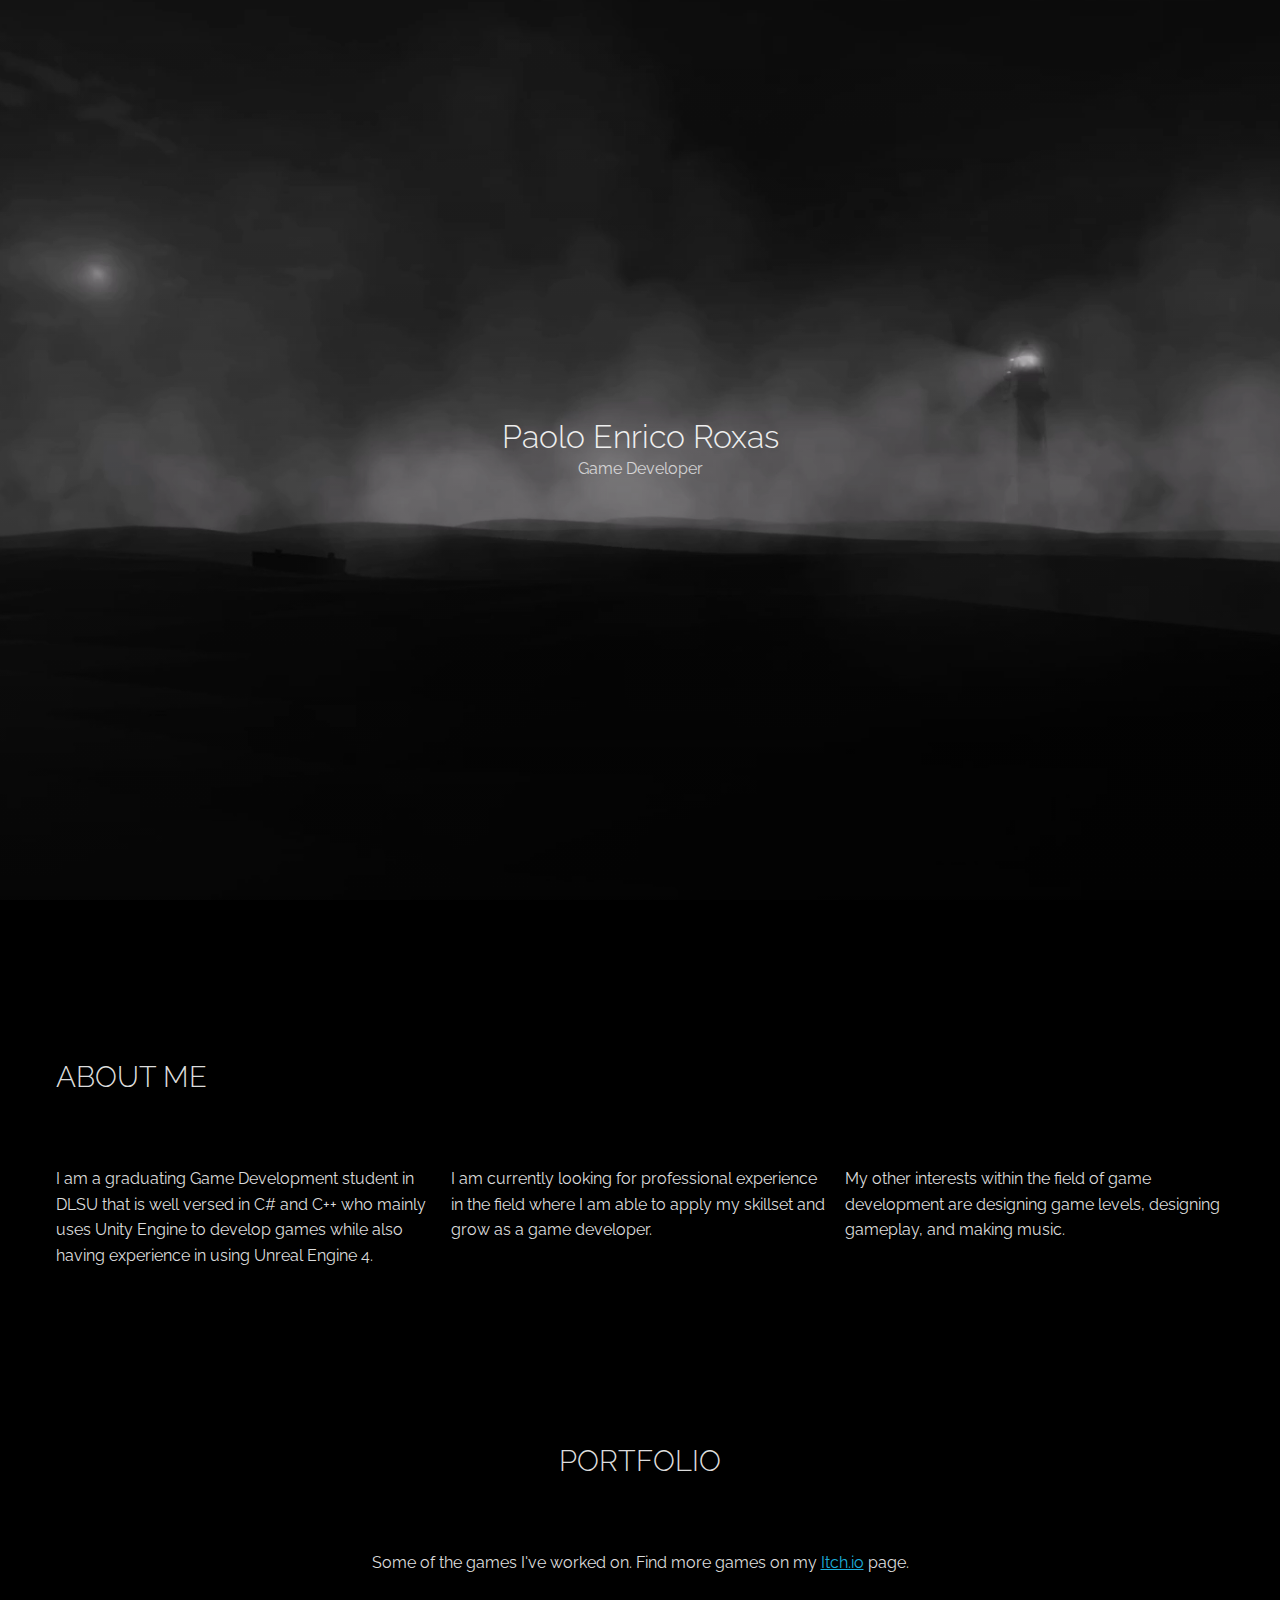
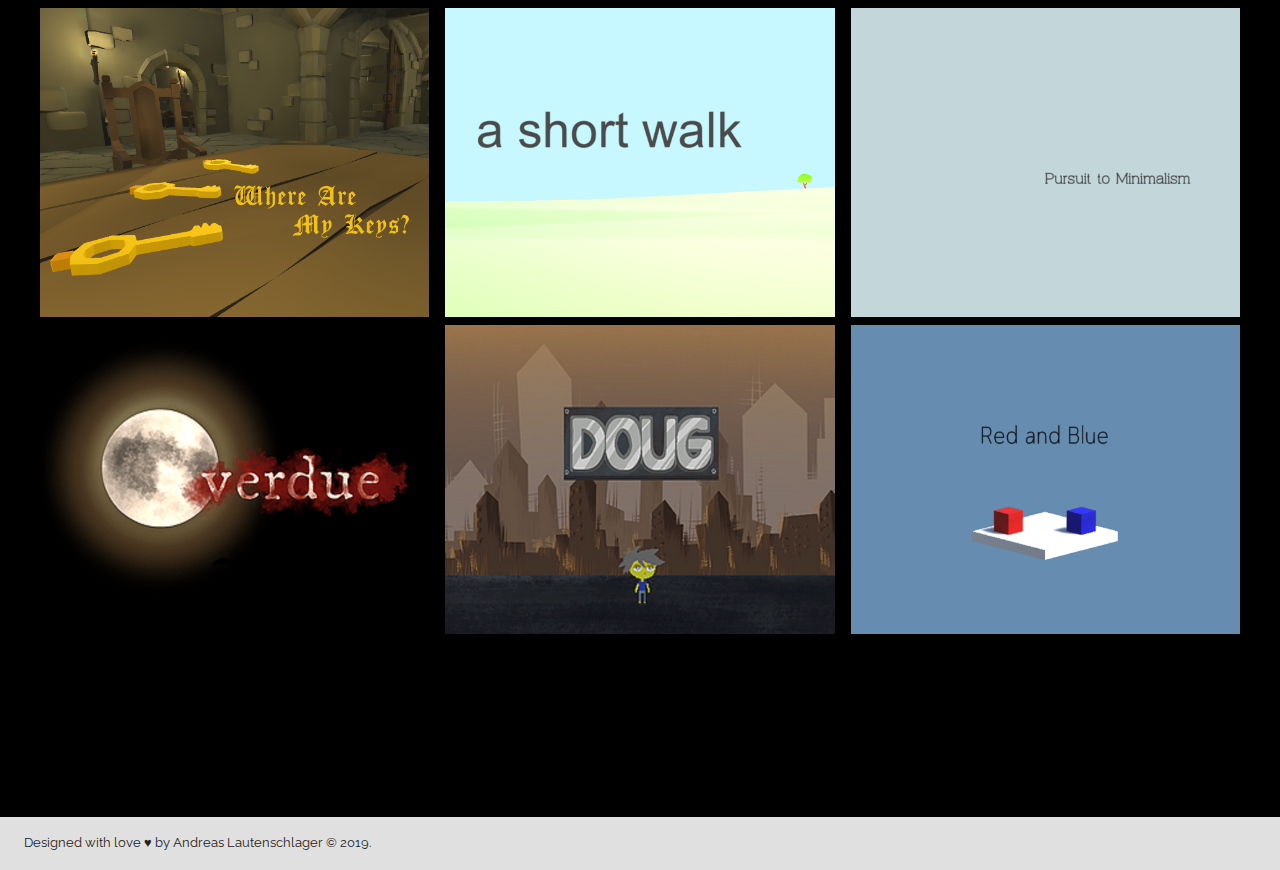
==== index.html @ fd2495c1 "Update index.html" ====
<!DOCTYPE html>
<html lang="de-DE" prefix="og: http://ogp.me/ns#">
    <meta charset="UTF-8">
    <title>Paolo Enrico Roxas | Game Developer</title>
    <meta name="description" content="Portfolio of Paolo Enrico Roxas">
    <meta content="https://raw.githubusercontent.com/RandomPaks/randompaks.github.io/main/img/Dark%20Sea.png" property="og:image">

    <link rel="author" href="https://lautenschlager.de" />
    <link rel="icon" type="image/png" sizes="32x32" href="img/icon.png">
    <link rel="stylesheet" type="text/css" href="css/normalize.min.css" media="all" />
    <link href="https://fonts.googleapis.com/css?family=Raleway&display=swap" rel="stylesheet">
    <link rel="stylesheet" type="text/css" href="css/flexboxgrid.css" media="all" />
    <link rel="stylesheet" type="text/css" href="css/theme.css" media="all" />
<meta name="viewport" content="width=device-width, initial-scale=1.0" />
</head>
<body style="background-color:black">
    <header class="fade-in">
        <div class="navigation-bar flex middle-xs">
            <nav class="end-xs">
                <ul>
                    <li><a href="#about-us">About me</a></li>
                    <li><a href="#portfolio">Portfolio</a></li>
                </ul>
            </nav>
        </div>
        <div class="hero flex middle-xs" style="background-image: linear-gradient(rgba(0, 0, 0, 0), rgba(0, 0, 0, 0.5)), url('img/Dark Sea.png');
    }">
    <div class="hero-text">
        <h1>Paolo Enrico Roxas</h1>
        <p>Game Developer</p>
    </div>
</div>
</header>
<div class="wrapper">
    <main>
        <section class="intro" id="about-us">
            <div class="container">
                <div class="row">
                    <div class="col-md">
                        <h2 class="section-title">About Me</h2>
                    </div>
                </div>
                <div class="row margin-bottom ">
                    <div class="col-md">
                        <p class="highlight">I am a graduating Game Development student in DLSU that is well versed in C# and C++ who mainly uses Unity Engine to develop games while also having experience in using Unreal Engine 4.</p>
                    </div>
                    <div class="col-md">
                        <p class="highlight">I am currently looking for professional experience in the field where I am able to apply my skillset and grow as a game developer.</p>
                    </div>
                    <div class="col-md">
                        <p class="highlight">My other interests within the field of game development are designing game levels, designing gameplay, and making music.</p>
                    </div>
                </div>
            </div>
        </section>
        <section class="portfolio" id="portfolio">
            <div class="container">
                <div class="row center-xs">
                    <div class="col-md">
                        <h2 class="section-title">Portfolio</h2>
                        <p class="highlight">Some of the games I've worked on. Find more games on my <a href="https://paksuuu.itch.io">Itch.io</a> page.</p>
                        
                    </div>
                </div>
            </div>
            <div class="padding-small">
                <div class="row margin-bottom-small">
                    <div class="col-md-4">
                        <div class="hover-outer-box">
                            <a href="https://paksuuu.itch.io/where-are-my-keys">
                            <img src="img/Where Are My Keys.PNG">
                            <div class="hover-inner-box">
                                <div class="hover-content">
                                    <p>i'm late but where the f*** are my keys!?!?</p>
                                </div>
                            </div>
                            </a>
                        </div>
                    </div>
                    <div class="col-md-4">
                        <div class="hover-outer-box">
                            <a href="https://paksuuu.itch.io/a-short-walk">
                            <img src="img/a short walk.png">
                            <div class="hover-inner-box">
                                <div class="hover-content">
                                    <p>ȧ̸̩ ̴̺̃g̷̢͌á̵̭m̵̱̽e̸̲̕ ̵͉̑w̷̻͠ḣ̷ͅe̸̦͛r̶̘̎e̶̪͆ ̶̜̇y̵̧̎o̷̫̒ú̷̧ ̶̬͌w̶̬̅a̸̬͌l̵͈̓k̵̛̤</p>
                                </div>
                            </div>
                            </a>
                        </div>
                    </div>
                    <div class="col-md-4">
                        <div class="hover-outer-box">
                            <a href="https://paksuuu.itch.io/pursuit-to-minimalism">
                            <img src="img/Pursuit to Minimalism.PNG">
                            <div class="hover-inner-box">
                                <div class="hover-content">
                                    <p>this room does not spark joy</p>
                                </div>
                            </div>
                            </a>
                        </div>
                    </div>
                </div>
                <div class="row margin-bottom-small">
                    <div class="col-md-4">
                        <div class="hover-outer-box">
                            <a href="https://claw.itch.io/overdue">
                            <img src="img/overdue.png">
                            <div class="hover-inner-box">
                                <div class="hover-content">
                                    <p>first person survival horror game</p>
                                </div>
                            </div>
                            </a>
                        </div>
                    </div>
                    <div class="col-md-4">
                        <div class="hover-outer-box">
                            <a href="https://paksuuu.itch.io/doug">
                            <img src="img/Doug.png">
                            <div class="hover-inner-box">
                                <div class="hover-content">
                                    <p>i need to go home</p>
                                </div>
                            </div>
                            </a>
                        </div>
                    </div>
                    <div class="col-md-4">
                        <div class="hover-outer-box">
                            <a href="https://paksuuu.itch.io/red-and-blue">
                            <img src="img/Red and Blue.PNG">
                            <div class="hover-inner-box">
                                <div class="hover-content">
                                    <p>the impossible puzzle platformer</p>
                                </div>
                            </div>
                            </a>
                        </div>
                    </div>
                </div>
            </section>
        </main>
    </div>

    <div class="row secondary-footer">
        <div class="col-md">
         <p>Designed with love ♥ by Andreas Lautenschlager © 2019.</p>                
     </div>
 </div>
 <script src="https://cdn.polyfill.io/v2/polyfill.min.js?callback=polyfillsAreLoaded" defer></script>
 <script src="https://ajax.googleapis.com/ajax/libs/jquery/3.4.1/jquery.min.js"></script>
 <script src="js/script.js" defer></script>
</body>
</html>
---- css/flexboxgrid.css ----
.container-fluid,
.container {
  margin-right: auto;
  margin-left: auto;
}

.container-fluid {
  padding-right: 2rem;
  padding-left: 2rem;
}

.row {
  box-sizing: border-box;
  display: -webkit-box;
  display: -ms-flexbox;
  display: flex;
  -webkit-box-flex: 0;
  -ms-flex: 0 1 auto;
  flex: 0 1 auto;
  -webkit-box-orient: horizontal;
  -webkit-box-direction: normal;
  -ms-flex-direction: row;
  flex-direction: row;
  -ms-flex-wrap: wrap;
  flex-wrap: wrap;
  margin-right: -0.5rem;
  margin-left: -0.5rem;
}

.row.reverse {
  -webkit-box-orient: horizontal;
  -webkit-box-direction: reverse;
  -ms-flex-direction: row-reverse;
  flex-direction: row-reverse;
}

.col.reverse {
  -webkit-box-orient: vertical;
  -webkit-box-direction: reverse;
  -ms-flex-direction: column-reverse;
  flex-direction: column-reverse;
}

.col-xs,
.col-xs-1,
.col-xs-2,
.col-xs-3,
.col-xs-4,
.col-xs-5,
.col-xs-6,
.col-xs-7,
.col-xs-8,
.col-xs-9,
.col-xs-10,
.col-xs-11,
.col-xs-12,
.col-xs-offset-0,
.col-xs-offset-1,
.col-xs-offset-2,
.col-xs-offset-3,
.col-xs-offset-4,
.col-xs-offset-5,
.col-xs-offset-6,
.col-xs-offset-7,
.col-xs-offset-8,
.col-xs-offset-9,
.col-xs-offset-10,
.col-xs-offset-11,
.col-xs-offset-12 {
  box-sizing: border-box;
  -webkit-box-flex: 0;
  -ms-flex: 0 0 auto;
  flex: 0 0 auto;
  padding-right: 0.5rem;
  padding-left: 0.5rem;
}

.col-xs {
  -webkit-box-flex: 1;
  -ms-flex-positive: 1;
  flex-grow: 1;
  -ms-flex-preferred-size: 0;
  flex-basis: 0;
  max-width: 100%;
}

.col-xs-1 {
  -ms-flex-preferred-size: 8.33333333%;
  flex-basis: 8.33333333%;
  max-width: 8.33333333%;
}

.col-xs-2 {
  -ms-flex-preferred-size: 16.66666667%;
  flex-basis: 16.66666667%;
  max-width: 16.66666667%;
}

.col-xs-3 {
  -ms-flex-preferred-size: 25%;
  flex-basis: 25%;
  max-width: 25%;
}

.col-xs-4 {
  -ms-flex-preferred-size: 33.33333333%;
  flex-basis: 33.33333333%;
  max-width: 33.33333333%;
}

.col-xs-5 {
  -ms-flex-preferred-size: 41.66666667%;
  flex-basis: 41.66666667%;
  max-width: 41.66666667%;
}

.col-xs-6 {
  -ms-flex-preferred-size: 50%;
  flex-basis: 50%;
  max-width: 50%;
}

.col-xs-7 {
  -ms-flex-preferred-size: 58.33333333%;
  flex-basis: 58.33333333%;
  max-width: 58.33333333%;
}

.col-xs-8 {
  -ms-flex-preferred-size: 66.66666667%;
  flex-basis: 66.66666667%;
  max-width: 66.66666667%;
}

.col-xs-9 {
  -ms-flex-preferred-size: 75%;
  flex-basis: 75%;
  max-width: 75%;
}

.col-xs-10 {
  -ms-flex-preferred-size: 83.33333333%;
  flex-basis: 83.33333333%;
  max-width: 83.33333333%;
}

.col-xs-11 {
  -ms-flex-preferred-size: 91.66666667%;
  flex-basis: 91.66666667%;
  max-width: 91.66666667%;
}

.col-xs-12 {
  -ms-flex-preferred-size: 100%;
  flex-basis: 100%;
  max-width: 100%;
}

.col-xs-offset-0 {
  margin-left: 0;
}

.col-xs-offset-1 {
  margin-left: 8.33333333%;
}

.col-xs-offset-2 {
  margin-left: 16.66666667%;
}

.col-xs-offset-3 {
  margin-left: 25%;
}

.col-xs-offset-4 {
  margin-left: 33.33333333%;
}

.col-xs-offset-5 {
  margin-left: 41.66666667%;
}

.col-xs-offset-6 {
  margin-left: 50%;
}

.col-xs-offset-7 {
  margin-left: 58.33333333%;
}

.col-xs-offset-8 {
  margin-left: 66.66666667%;
}

.col-xs-offset-9 {
  margin-left: 75%;
}

.col-xs-offset-10 {
  margin-left: 83.33333333%;
}

.col-xs-offset-11 {
  margin-left: 91.66666667%;
}

.start-xs {
  -webkit-box-pack: start;
  -ms-flex-pack: start;
  justify-content: flex-start;
  text-align: start;
}

.center-xs {
  -webkit-box-pack: center;
  -ms-flex-pack: center;
  justify-content: center;
  text-align: center;
}

.end-xs {
  -webkit-box-pack: end;
  -ms-flex-pack: end;
  justify-content: flex-end;
  text-align: end;
}

.top-xs {
  -webkit-box-align: start;
  -ms-flex-align: start;
  align-items: flex-start;
}

.middle-xs {
  -webkit-box-align: center;
  -ms-flex-align: center;
  align-items: center;
}

.bottom-xs {
  -webkit-box-align: end;
  -ms-flex-align: end;
  align-items: flex-end;
}

.around-xs {
  -ms-flex-pack: distribute;
  justify-content: space-around;
}

.between-xs {
  -webkit-box-pack: justify;
  -ms-flex-pack: justify;
  justify-content: space-between;
}

.first-xs {
  -webkit-box-ordinal-group: 0;
  -ms-flex-order: -1;
  order: -1;
}

.last-xs {
  -webkit-box-ordinal-group: 2;
  -ms-flex-order: 1;
  order: 1;
}

@media only screen and (min-width: 48em) {
  .container {
    width: 49rem;
  }

  .col-sm,
  .col-sm-1,
  .col-sm-2,
  .col-sm-3,
  .col-sm-4,
  .col-sm-5,
  .col-sm-6,
  .col-sm-7,
  .col-sm-8,
  .col-sm-9,
  .col-sm-10,
  .col-sm-11,
  .col-sm-12,
  .col-sm-offset-0,
  .col-sm-offset-1,
  .col-sm-offset-2,
  .col-sm-offset-3,
  .col-sm-offset-4,
  .col-sm-offset-5,
  .col-sm-offset-6,
  .col-sm-offset-7,
  .col-sm-offset-8,
  .col-sm-offset-9,
  .col-sm-offset-10,
  .col-sm-offset-11,
  .col-sm-offset-12 {
    box-sizing: border-box;
    -webkit-box-flex: 0;
    -ms-flex: 0 0 auto;
    flex: 0 0 auto;
    padding-right: 0.5rem;
    padding-left: 0.5rem;
  }

  .col-sm {
    -webkit-box-flex: 1;
    -ms-flex-positive: 1;
    flex-grow: 1;
    -ms-flex-preferred-size: 0;
    flex-basis: 0;
    max-width: 100%;
  }

  .col-sm-1 {
    -ms-flex-preferred-size: 8.33333333%;
    flex-basis: 8.33333333%;
    max-width: 8.33333333%;
  }

  .col-sm-2 {
    -ms-flex-preferred-size: 16.66666667%;
    flex-basis: 16.66666667%;
    max-width: 16.66666667%;
  }

  .col-sm-3 {
    -ms-flex-preferred-size: 25%;
    flex-basis: 25%;
    max-width: 25%;
  }

  .col-sm-4 {
    -ms-flex-preferred-size: 33.33333333%;
    flex-basis: 33.33333333%;
    max-width: 33.33333333%;
  }

  .col-sm-5 {
    -ms-flex-preferred-size: 41.66666667%;
    flex-basis: 41.66666667%;
    max-width: 41.66666667%;
  }

  .col-sm-6 {
    -ms-flex-preferred-size: 50%;
    flex-basis: 50%;
    max-width: 50%;
  }

  .col-sm-7 {
    -ms-flex-preferred-size: 58.33333333%;
    flex-basis: 58.33333333%;
    max-width: 58.33333333%;
  }

  .col-sm-8 {
    -ms-flex-preferred-size: 66.66666667%;
    flex-basis: 66.66666667%;
    max-width: 66.66666667%;
  }

  .col-sm-9 {
    -ms-flex-preferred-size: 75%;
    flex-basis: 75%;
    max-width: 75%;
  }

  .col-sm-10 {
    -ms-flex-preferred-size: 83.33333333%;
    flex-basis: 83.33333333%;
    max-width: 83.33333333%;
  }

  .col-sm-11 {
    -ms-flex-preferred-size: 91.66666667%;
    flex-basis: 91.66666667%;
    max-width: 91.66666667%;
  }

  .col-sm-12 {
    -ms-flex-preferred-size: 100%;
    flex-basis: 100%;
    max-width: 100%;
  }

  .col-sm-offset-0 {
    margin-left: 0;
  }

  .col-sm-offset-1 {
    margin-left: 8.33333333%;
  }

  .col-sm-offset-2 {
    margin-left: 16.66666667%;
  }

  .col-sm-offset-3 {
    margin-left: 25%;
  }

  .col-sm-offset-4 {
    margin-left: 33.33333333%;
  }

  .col-sm-offset-5 {
    margin-left: 41.66666667%;
  }

  .col-sm-offset-6 {
    margin-left: 50%;
  }

  .col-sm-offset-7 {
    margin-left: 58.33333333%;
  }

  .col-sm-offset-8 {
    margin-left: 66.66666667%;
  }

  .col-sm-offset-9 {
    margin-left: 75%;
  }

  .col-sm-offset-10 {
    margin-left: 83.33333333%;
  }

  .col-sm-offset-11 {
    margin-left: 91.66666667%;
  }

  .start-sm {
    -webkit-box-pack: start;
    -ms-flex-pack: start;
    justify-content: flex-start;
    text-align: start;
  }

  .center-sm {
    -webkit-box-pack: center;
    -ms-flex-pack: center;
    justify-content: center;
    text-align: center;
  }

  .end-sm {
    -webkit-box-pack: end;
    -ms-flex-pack: end;
    justify-content: flex-end;
    text-align: end;
  }

  .top-sm {
    -webkit-box-align: start;
    -ms-flex-align: start;
    align-items: flex-start;
  }

  .middle-sm {
    -webkit-box-align: center;
    -ms-flex-align: center;
    align-items: center;
  }

  .bottom-sm {
    -webkit-box-align: end;
    -ms-flex-align: end;
    align-items: flex-end;
  }

  .around-sm {
    -ms-flex-pack: distribute;
    justify-content: space-around;
  }

  .between-sm {
    -webkit-box-pack: justify;
    -ms-flex-pack: justify;
    justify-content: space-between;
  }

  .first-sm {
    -webkit-box-ordinal-group: 0;
    -ms-flex-order: -1;
    order: -1;
  }

  .last-sm {
    -webkit-box-ordinal-group: 2;
    -ms-flex-order: 1;
    order: 1;
  }
}

@media only screen and (min-width: 64em) {
  .container {
    width: 65rem;
  }

  .col-md,
  .col-md-1,
  .col-md-2,
  .col-md-3,
  .col-md-4,
  .col-md-5,
  .col-md-6,
  .col-md-7,
  .col-md-8,
  .col-md-9,
  .col-md-10,
  .col-md-11,
  .col-md-12,
  .col-md-offset-0,
  .col-md-offset-1,
  .col-md-offset-2,
  .col-md-offset-3,
  .col-md-offset-4,
  .col-md-offset-5,
  .col-md-offset-6,
  .col-md-offset-7,
  .col-md-offset-8,
  .col-md-offset-9,
  .col-md-offset-10,
  .col-md-offset-11,
  .col-md-offset-12 {
    box-sizing: border-box;
    -webkit-box-flex: 0;
    -ms-flex: 0 0 auto;
    flex: 0 0 auto;
    padding-right: 0.5rem;
    padding-left: 0.5rem;
  }

  .col-md {
    -webkit-box-flex: 1;
    -ms-flex-positive: 1;
    flex-grow: 1;
    -ms-flex-preferred-size: 0;
    flex-basis: 0;
    max-width: 100%;
  }

  .col-md-1 {
    -ms-flex-preferred-size: 8.33333333%;
    flex-basis: 8.33333333%;
    max-width: 8.33333333%;
  }

  .col-md-2 {
    -ms-flex-preferred-size: 16.66666667%;
    flex-basis: 16.66666667%;
    max-width: 16.66666667%;
  }

  .col-md-3 {
    -ms-flex-preferred-size: 25%;
    flex-basis: 25%;
    max-width: 25%;
  }

  .col-md-4 {
    -ms-flex-preferred-size: 33.33333333%;
    flex-basis: 33.33333333%;
    max-width: 33.33333333%;
  }

  .col-md-5 {
    -ms-flex-preferred-size: 41.66666667%;
    flex-basis: 41.66666667%;
    max-width: 41.66666667%;
  }

  .col-md-6 {
    -ms-flex-preferred-size: 50%;
    flex-basis: 50%;
    max-width: 50%;
  }

  .col-md-7 {
    -ms-flex-preferred-size: 58.33333333%;
    flex-basis: 58.33333333%;
    max-width: 58.33333333%;
  }

  .col-md-8 {
    -ms-flex-preferred-size: 66.66666667%;
    flex-basis: 66.66666667%;
    max-width: 66.66666667%;
  }

  .col-md-9 {
    -ms-flex-preferred-size: 75%;
    flex-basis: 75%;
    max-width: 75%;
  }

  .col-md-10 {
    -ms-flex-preferred-size: 83.33333333%;
    flex-basis: 83.33333333%;
    max-width: 83.33333333%;
  }

  .col-md-11 {
    -ms-flex-preferred-size: 91.66666667%;
    flex-basis: 91.66666667%;
    max-width: 91.66666667%;
  }

  .col-md-12 {
    -ms-flex-preferred-size: 100%;
    flex-basis: 100%;
    max-width: 100%;
  }

  .col-md-offset-0 {
    margin-left: 0;
  }

  .col-md-offset-1 {
    margin-left: 8.33333333%;
  }

  .col-md-offset-2 {
    margin-left: 16.66666667%;
  }

  .col-md-offset-3 {
    margin-left: 25%;
  }

  .col-md-offset-4 {
    margin-left: 33.33333333%;
  }

  .col-md-offset-5 {
    margin-left: 41.66666667%;
  }

  .col-md-offset-6 {
    margin-left: 50%;
  }

  .col-md-offset-7 {
    margin-left: 58.33333333%;
  }

  .col-md-offset-8 {
    margin-left: 66.66666667%;
  }

  .col-md-offset-9 {
    margin-left: 75%;
  }

  .col-md-offset-10 {
    margin-left: 83.33333333%;
  }

  .col-md-offset-11 {
    margin-left: 91.66666667%;
  }

  .start-md {
    -webkit-box-pack: start;
    -ms-flex-pack: start;
    justify-content: flex-start;
    text-align: start;
  }

  .center-md {
    -webkit-box-pack: center;
    -ms-flex-pack: center;
    justify-content: center;
    text-align: center;
  }

  .end-md {
    -webkit-box-pack: end;
    -ms-flex-pack: end;
    justify-content: flex-end;
    text-align: end;
  }

  .top-md {
    -webkit-box-align: start;
    -ms-flex-align: start;
    align-items: flex-start;
  }

  .middle-md {
    -webkit-box-align: center;
    -ms-flex-align: center;
    align-items: center;
  }

  .bottom-md {
    -webkit-box-align: end;
    -ms-flex-align: end;
    align-items: flex-end;
  }

  .around-md {
    -ms-flex-pack: distribute;
    justify-content: space-around;
  }

  .between-md {
    -webkit-box-pack: justify;
    -ms-flex-pack: justify;
    justify-content: space-between;
  }

  .first-md {
    -webkit-box-ordinal-group: 0;
    -ms-flex-order: -1;
    order: -1;
  }

  .last-md {
    -webkit-box-ordinal-group: 2;
    -ms-flex-order: 1;
    order: 1;
  }
}

@media only screen and (min-width: 75em) {
  .container {
    width: 76rem;
  }

  .col-lg,
  .col-lg-1,
  .col-lg-2,
  .col-lg-3,
  .col-lg-4,
  .col-lg-5,
  .col-lg-6,
  .col-lg-7,
  .col-lg-8,
  .col-lg-9,
  .col-lg-10,
  .col-lg-11,
  .col-lg-12,
  .col-lg-offset-0,
  .col-lg-offset-1,
  .col-lg-offset-2,
  .col-lg-offset-3,
  .col-lg-offset-4,
  .col-lg-offset-5,
  .col-lg-offset-6,
  .col-lg-offset-7,
  .col-lg-offset-8,
  .col-lg-offset-9,
  .col-lg-offset-10,
  .col-lg-offset-11,
  .col-lg-offset-12 {
    box-sizing: border-box;
    -webkit-box-flex: 0;
    -ms-flex: 0 0 auto;
    flex: 0 0 auto;
    padding-right: 0.5rem;
    padding-left: 0.5rem;
  }

  .col-lg {
    -webkit-box-flex: 1;
    -ms-flex-positive: 1;
    flex-grow: 1;
    -ms-flex-preferred-size: 0;
    flex-basis: 0;
    max-width: 100%;
  }

  .col-lg-1 {
    -ms-flex-preferred-size: 8.33333333%;
    flex-basis: 8.33333333%;
    max-width: 8.33333333%;
  }

  .col-lg-2 {
    -ms-flex-preferred-size: 16.66666667%;
    flex-basis: 16.66666667%;
    max-width: 16.66666667%;
  }

  .col-lg-3 {
    -ms-flex-preferred-size: 25%;
    flex-basis: 25%;
    max-width: 25%;
  }

  .col-lg-4 {
    -ms-flex-preferred-size: 33.33333333%;
    flex-basis: 33.33333333%;
    max-width: 33.33333333%;
  }

  .col-lg-5 {
    -ms-flex-preferred-size: 41.66666667%;
    flex-basis: 41.66666667%;
    max-width: 41.66666667%;
  }

  .col-lg-6 {
    -ms-flex-preferred-size: 50%;
    flex-basis: 50%;
    max-width: 50%;
  }

  .col-lg-7 {
    -ms-flex-preferred-size: 58.33333333%;
    flex-basis: 58.33333333%;
    max-width: 58.33333333%;
  }

  .col-lg-8 {
    -ms-flex-preferred-size: 66.66666667%;
    flex-basis: 66.66666667%;
    max-width: 66.66666667%;
  }

  .col-lg-9 {
    -ms-flex-preferred-size: 75%;
    flex-basis: 75%;
    max-width: 75%;
  }

  .col-lg-10 {
    -ms-flex-preferred-size: 83.33333333%;
    flex-basis: 83.33333333%;
    max-width: 83.33333333%;
  }

  .col-lg-11 {
    -ms-flex-preferred-size: 91.66666667%;
    flex-basis: 91.66666667%;
    max-width: 91.66666667%;
  }

  .col-lg-12 {
    -ms-flex-preferred-size: 100%;
    flex-basis: 100%;
    max-width: 100%;
  }

  .col-lg-offset-0 {
    margin-left: 0;
  }

  .col-lg-offset-1 {
    margin-left: 8.33333333%;
  }

  .col-lg-offset-2 {
    margin-left: 16.66666667%;
  }

  .col-lg-offset-3 {
    margin-left: 25%;
  }

  .col-lg-offset-4 {
    margin-left: 33.33333333%;
  }

  .col-lg-offset-5 {
    margin-left: 41.66666667%;
  }

  .col-lg-offset-6 {
    margin-left: 50%;
  }

  .col-lg-offset-7 {
    margin-left: 58.33333333%;
  }

  .col-lg-offset-8 {
    margin-left: 66.66666667%;
  }

  .col-lg-offset-9 {
    margin-left: 75%;
  }

  .col-lg-offset-10 {
    margin-left: 83.33333333%;
  }

  .col-lg-offset-11 {
    margin-left: 91.66666667%;
  }

  .start-lg {
    -webkit-box-pack: start;
    -ms-flex-pack: start;
    justify-content: flex-start;
    text-align: start;
  }

  .center-lg {
    -webkit-box-pack: center;
    -ms-flex-pack: center;
    justify-content: center;
    text-align: center;
  }

  .end-lg {
    -webkit-box-pack: end;
    -ms-flex-pack: end;
    justify-content: flex-end;
    text-align: end;
  }

  .top-lg {
    -webkit-box-align: start;
    -ms-flex-align: start;
    align-items: flex-start;
  }

  .middle-lg {
    -webkit-box-align: center;
    -ms-flex-align: center;
    align-items: center;
  }

  .bottom-lg {
    -webkit-box-align: end;
    -ms-flex-align: end;
    align-items: flex-end;
  }

  .around-lg {
    -ms-flex-pack: distribute;
    justify-content: space-around;
  }

  .between-lg {
    -webkit-box-pack: justify;
    -ms-flex-pack: justify;
    justify-content: space-between;
  }

  .first-lg {
    -webkit-box-ordinal-group: 0;
    -ms-flex-order: -1;
    order: -1;
  }

  .last-lg {
    -webkit-box-ordinal-group: 2;
    -ms-flex-order: 1;
    order: 1;
  }
}
---- css/theme.css ----
html {
	-webkit-box-sizing: border-box;
	-moz-box-sizing: border-box;
	box-sizing: border-box;
	scroll-behavior: smooth;
}

*,
*::before,
*::after {
	-webkit-box-sizing: inherit;
	-moz-box-sizing: inherit;
	box-sizing: inherit;
}

body {
	font-size: 1.0em; /* currently ems cause chrome bug misinterpreting rems on body element */
	line-height: 1.6;
	font-weight: 400;
	font-family: "Raleway", "HelveticaNeue", "Helvetica Neue", Helvetica, Arial, sans-serif;
	color: #222; 
}

/* Typography
–––––––––––––––––––––––––––––––––––––––––––––––––– */
h1, h2, h3, h4, h5, h6 {
	margin-top: 0;
	margin-bottom: 2rem;
	font-weight: 300; 
}
h1 { font-size: 2.0rem; line-height: 1.2; }
h2 { font-size: 1.8rem; line-height: 1.25;}
h3 { font-size: 1.6rem; line-height: 1.3;}
h4 { font-size: 1.4rem; line-height: 1.35;}
h5 { font-size: 1.2rem; line-height: 1.5;}
h6 { font-size: 1.0rem; line-height: 1.6;}


p {
	margin-top: 0; 
}


/* Links
–––––––––––––––––––––––––––––––––––––––––––––––––– */
a {
	color: #1EAEDB; 
}
a:hover {
	color: #0FA0CE; 
}

img {
	width: 100%;
	height: auto;
}

section {
	margin: 10rem auto;
}

button {
	background-color: #000;
	border: none;
	border-radius: 3px;
	color: #fff;
	height: auto;
	padding: 8px 37px;
	font-weight: 400;
	text-transform: uppercase;
	text-decoration: none;
	text-align: center;
	vertical-align: middle;
	transition: all 0.5s ease;
	cursor: pointer;
	font-size: 0.8rem;
}


button:hover, button:focus {
	background-color: #fff;
	color: #000;
}

button.light {
	background-color: #fff;
	color: #000;
}

button.light:hover, button.light:focus {
	background-color: #000;
	color: #fff;
}

.margin-bottom {
	margin-bottom: 5rem;
}

.margin-bottom-small {
	margin-bottom: 1rem;
}

.padding-small {
	padding: 1rem;
}

hr {
	border: 0;
	border-top: 1px solid #eee;
}

.section-title {
	margin-bottom: 70px;
	text-transform: uppercase;
	color: gainsboro;
}


.flex {display: flex;}


.navigation-bar {
	position: absolute;
	z-index: 999;
	width: 100%;

}

.navigation-bar .logo{
	max-width: 180px;
	display: inline-block;
	padding: 1rem;
}

.navigation-bar nav{
	display: inline-block;
	width: 100%;
}


.navigation-bar nav ul li{
	display: inline-block;
}

.navigation-bar nav a{
	color: #fff;
	text-decoration: none;
	margin-right: 1rem;
}


.hero {
	background-position: center;
	background-repeat: no-repeat;
	background-size: cover;
	position: relative;
	background-color: #000;
	color: #fff;
	overflow: hidden;
}

.hero h1 {
	margin: 0;
	opacity: .9;
}


.hero-text {
	padding: 25px; 
	text-align: center;
	width: 100%;
}

.hero-text p {
	margin: 0;
	opacity: .7;
}

.highlight {
	color: gainsboro;
}

.author {
	font-size: 0.8rem; 
	color: gainsboro;
}

.team .team-name {
	text-align: center;
}

.team .team-name .position{
	opacity: .7;
}

.team .team-icon {
	max-width: 16px;
}


/* Hover */

.hover-outer-box {
	position: relative;
	display: flex;
	align-content: stretch;
	align-items: stretch;
}

.hover-outer-box .hover-inner-box {
	background: rgba(0, 0, 0, 0.9);
	height: 100%;
	width: 100%;
	opacity: 0;
	top: 0;
	left: 0;
	position: absolute;
	padding: 0;
	transition: opacity .5s;
	color: #fff;
	display: flex;
	align-items: center;
}

.hover-outer-box:hover .hover-inner-box {
	opacity: .9;
	transition: opacity .5s;
}

.hover-outer-box .hover-inner-box .hover-content{
	text-align: center;
	width: 100%;
	padding: 1rem;
}


/* Serivces */

.services .icon-row {
	padding: 30px 0;
}

.services .icon {
	max-width: 64px;
}


/* cta */


.cta {
	background-color: #000;
	padding: 60px 0;
	color: #fff;
}


.cta .display {
	margin-top: -100px;
}

/* blurbs */

.blurbs .icon {
	max-width: 64px;
}

.blurbs h3 {
	margin-bottom: 1rem;
}


/* newsletter */

.newsletter{
	background-color: #eee;
	padding: 60px 0;
}

.newsletter h2 {
	font-size: 1.2rem;
	margin-bottom: 1rem;
	text-transform: uppercase;
}



.newsletter form{
	align-content: center;
}

.newsletter input {
	width: 150px;
	margin-right: 1rem;
	background-color: #fff;
}


/* contact */


.contact .col-md {
	padding: 1rem;
}

/* forms */

input, textarea {
	background-color: #eee;
	width: 100%;
	padding: 1rem;
	border: 0;
	border-radius: 3px;
	-webkit-box-sizing: border-box;
	-moz-box-sizing: border-box;
	box-sizing: border-box;
}

[type="button"], [type="reset"], [type="submit"] {
	-webkit-appearance: button;
	background-color: #000;
	color: #fff;
	cursor: pointer;
	transition-property: background;
	transition-duration: 0.5s;
	transition-timing-function: ease;

}

[type="button"]:hover, [type="reset"]:hover, [type="submit"]:hover {
	-webkit-appearance: button;
	background-color: #000;
	color: #fff;
	cursor: pointer;
	background-color: #fff;
	color: #000;
}

/* footer */

footer {
	background-color: #eee;
	padding: 5rem 0;
}


footer ul{
	padding: 0;
}

footer li {
	list-style: none;
}


footer li a{
	padding: 0;
	color: #000;
	text-decoration: none;
}


.secondary-footer {
	background-color: #e1e0e0;
	padding: 1rem;
	margin: 0 auto;
}

.secondary-footer p{
	margin: 0;
	font-size: 0.8rem;
}

.secondary-footer a{
	text-decoration:  none;
	color: #000;
}



/* Mediaqueries */

@media (max-width: 1280px) {
	.navigation-bar .logo{
		margin:  0 auto;
	}
	.navigation-bar nav{
		display: none;
	}

	.row {
		margin: 0 auto;
		padding-left: 1rem; 
		padding-right: 1rem; 
	}

	.cta .display {
		margin-top: 1rem;
	}
}


/* animation  */
@-webkit-keyframes fade-in {
	0% {
		opacity: 0;
	}
	100% {
		opacity: 1;
	}
}
@keyframes fade-in {
	0% {
		opacity: 0;
	}
	100% {
		opacity: 1;
	}
}


.fade-in {
	-webkit-animation: fade-in 1.2s cubic-bezier(0.390, 0.575, 0.565, 1.000) both;
	animation: fade-in 1.2s cubic-bezier(0.390, 0.575, 0.565, 1.000) both;
}
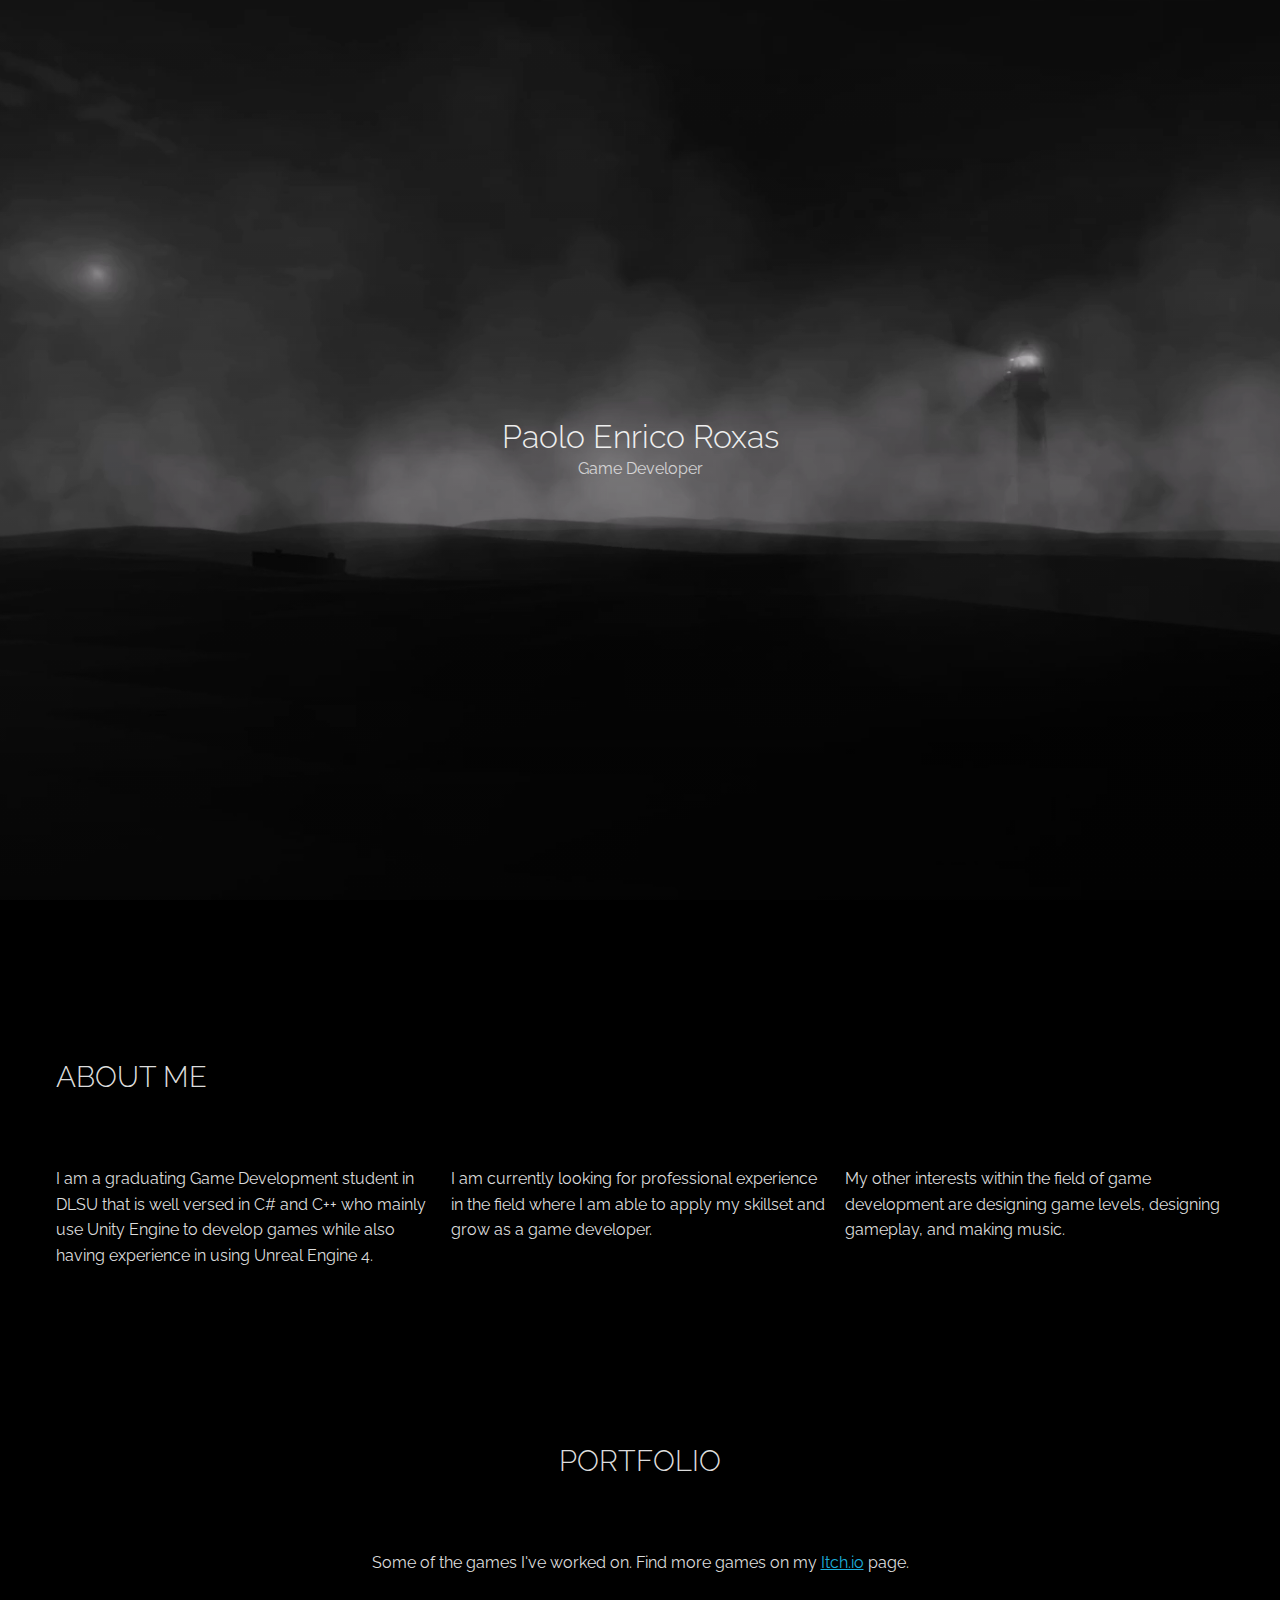
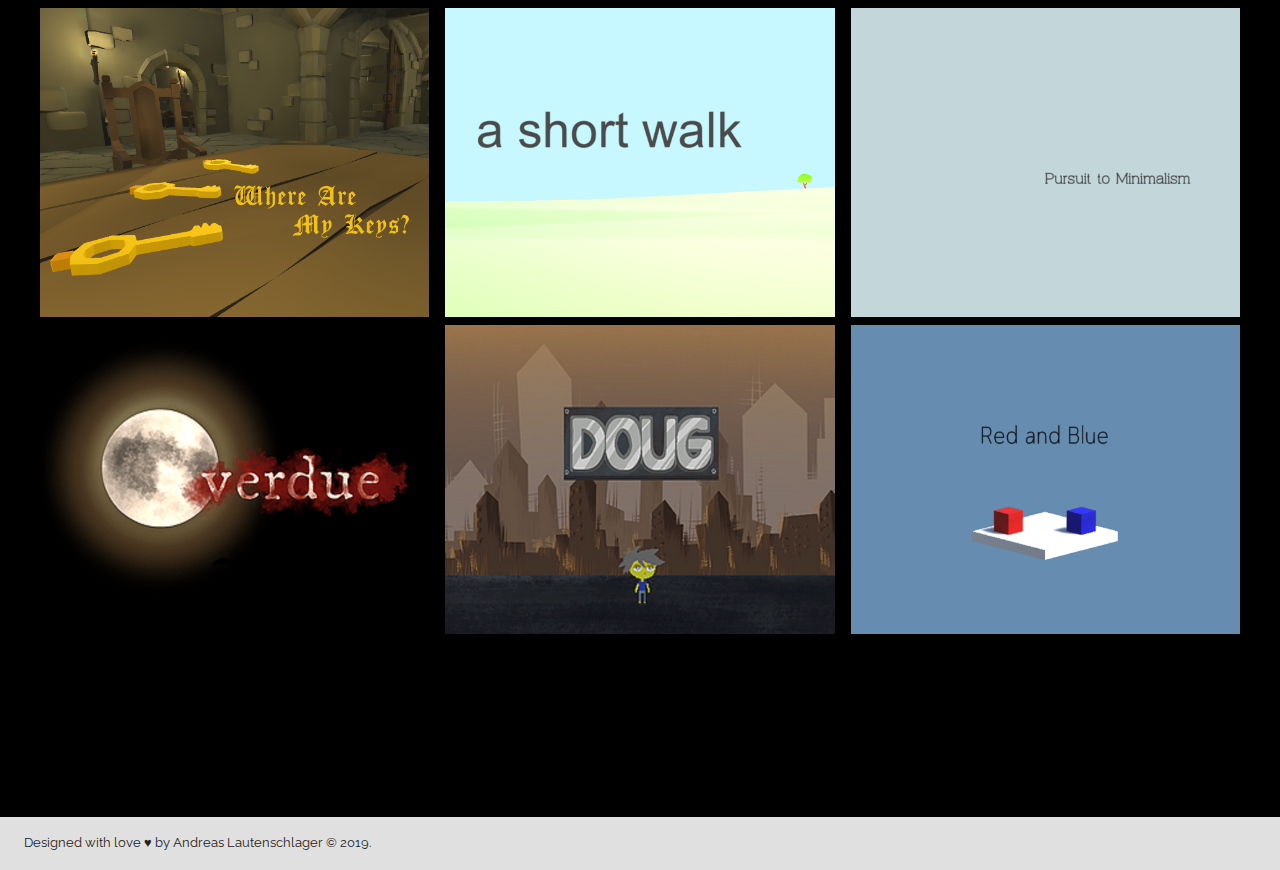
==== commit 434e60bb: "Update index.html" ====
--- a/index.html
+++ b/index.html
@@ -1,9 +1,12 @@
 <!DOCTYPE html>
 <html lang="de-DE" prefix="og: http://ogp.me/ns#">
+    <title>Paolo Enrico Roxas | Game Developer</title>
     <meta charset="UTF-8">
-    <title>Paolo Enrico Roxas | Game Developer</title>
-    <meta name="description" content="Portfolio of Paolo Enrico Roxas">
-    <meta content="https://raw.githubusercontent.com/RandomPaks/randompaks.github.io/main/img/Dark%20Sea.png" property="og:image">
+    <meta property="og:type" content="website">
+    <meta property="og:url" content="https://randompaks.github.io/">
+    <meta property="og:title" content="Paolo Enrico Roxas | Game Developer">
+    <meta property="og:description" content="Portfolio of Paolo Enrico Roxas">
+    <meta property="og:image" content="https://raw.githubusercontent.com/RandomPaks/randompaks.github.io/main/img/Dark%20Sea.png">
 
     <link rel="author" href="https://lautenschlager.de" />
     <link rel="icon" type="image/png" sizes="32x32" href="img/icon.png">
@@ -42,7 +45,7 @@
                 </div>
                 <div class="row margin-bottom ">
                     <div class="col-md">
-                        <p class="highlight">I am a graduating Game Development student in DLSU that is well versed in C# and C++ who mainly uses Unity Engine to develop games while also having experience in using Unreal Engine 4.</p>
+                        <p class="highlight">I am a graduating Game Development student in DLSU that is well versed in C# and C++ who mainly use Unity Engine to develop games while also having experience in using Unreal Engine 4.</p>
                     </div>
                     <div class="col-md">
                         <p class="highlight">I am currently looking for professional experience in the field where I am able to apply my skillset and grow as a game developer.</p>
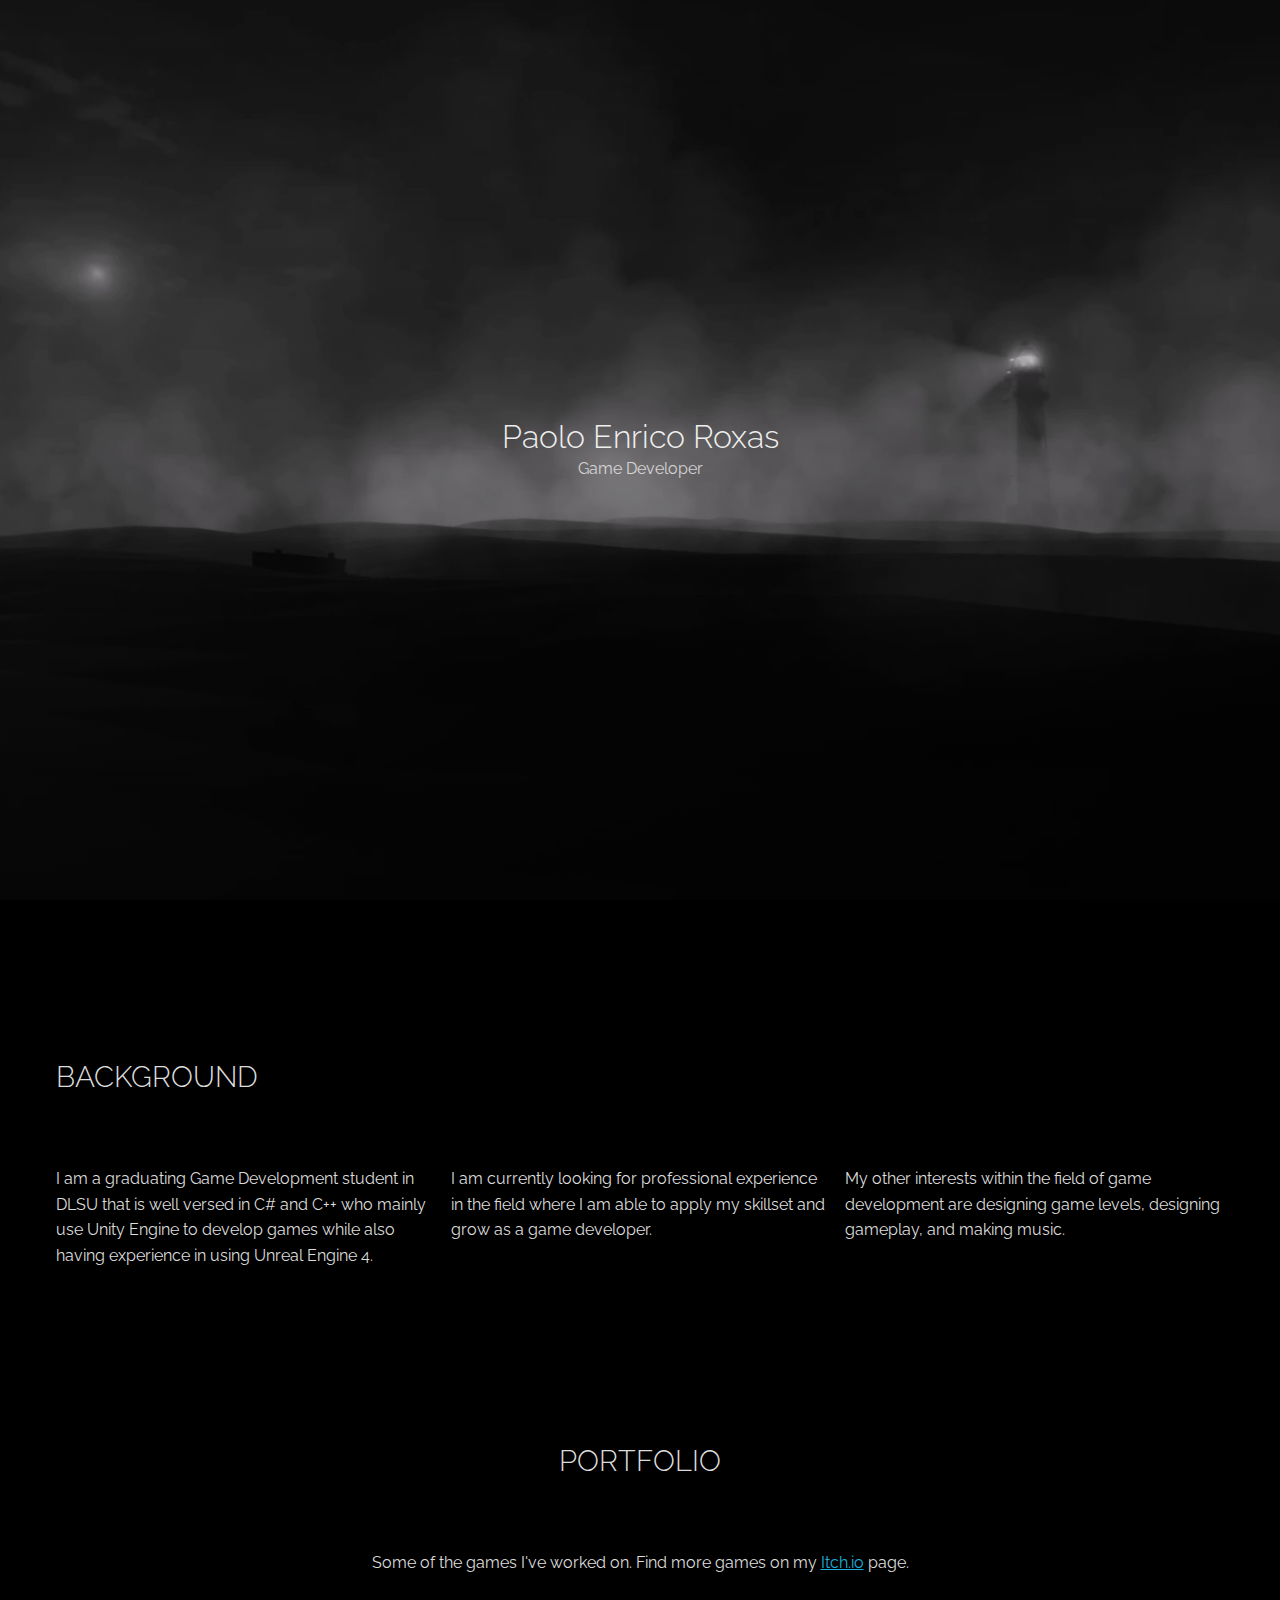
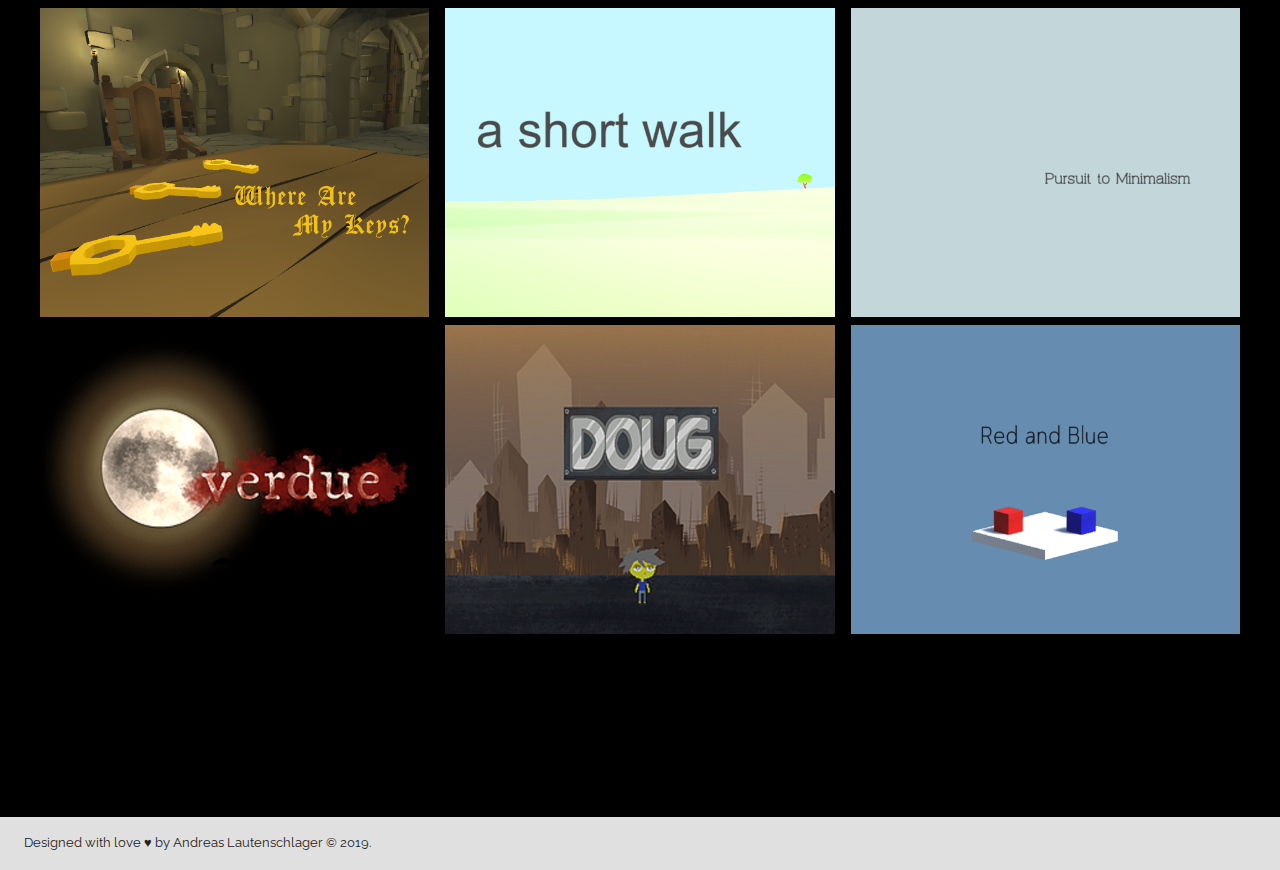
==== commit c7179d0d: "Update index.html" ====
--- a/index.html
+++ b/index.html
@@ -21,7 +21,7 @@
         <div class="navigation-bar flex middle-xs">
             <nav class="end-xs">
                 <ul>
-                    <li><a href="#about-us">About me</a></li>
+                    <li><a href="#background">Background</a></li>
                     <li><a href="#portfolio">Portfolio</a></li>
                 </ul>
             </nav>
@@ -36,11 +36,11 @@
 </header>
 <div class="wrapper">
     <main>
-        <section class="intro" id="about-us">
+        <section class="intro" id="background">
             <div class="container">
                 <div class="row">
                     <div class="col-md">
-                        <h2 class="section-title">About Me</h2>
+                        <h2 class="section-title">Background</h2>
                     </div>
                 </div>
                 <div class="row margin-bottom ">
@@ -74,7 +74,7 @@
                             <img src="img/Where Are My Keys.PNG">
                             <div class="hover-inner-box">
                                 <div class="hover-content">
-                                    <p>i'm late but where the f*** are my keys!?!?</p>
+                                    <p>A funny physics based game that forces you to rummage around your home in search of 3 keys. Developed in 48 hours for INDIE Game Jam where the theme was "Lost and Found". Nominated in Best Gameplay GDAP Game On 2021. Programmed and designed by me.</p>
                                 </div>
                             </div>
                             </a>
@@ -86,7 +86,7 @@
                             <img src="img/a short walk.png">
                             <div class="hover-inner-box">
                                 <div class="hover-content">
-                                    <p>ȧ̸̩ ̴̺̃g̷̢͌á̵̭m̵̱̽e̸̲̕ ̵͉̑w̷̻͠ḣ̷ͅe̸̦͛r̶̘̎e̶̪͆ ̶̜̇y̵̧̎o̷̫̒ú̷̧ ̶̬͌w̶̬̅a̸̬͌l̵͈̓k̵̛̤</p>
+                                    <p>A short horror game where you traverse levels through file editing. Developed in 72 hours as a personal project. Programmed and designed by me.</p>
                                 </div>
                             </div>
                             </a>
@@ -98,7 +98,7 @@
                             <img src="img/Pursuit to Minimalism.PNG">
                             <div class="hover-inner-box">
                                 <div class="hover-content">
-                                    <p>this room does not spark joy</p>
+                                    <p>A low poly isometric game in which your task is to achieve minimalism by throwing everything out of the room. Developed in 48 hours for INDIE Game Jam where the theme was "Minimalism". Programmed and designed by me.</p>
                                 </div>
                             </div>
                             </a>
@@ -112,7 +112,7 @@
                             <img src="img/overdue.png">
                             <div class="hover-inner-box">
                                 <div class="hover-content">
-                                    <p>first person survival horror game</p>
+                                    <p>A survival horror game that takes place within a school where you uncover the truth behind the myserious deaths of students. Developed for 1 year for a school project. Contributed in programming and design.</p>
                                 </div>
                             </div>
                             </a>
@@ -124,7 +124,7 @@
                             <img src="img/Doug.png">
                             <div class="hover-inner-box">
                                 <div class="hover-content">
-                                    <p>i need to go home</p>
+                                    <p>A 2D platformer where you play as Doug whose goal is to go home before the timer runs out. Developed in 48 hours for INDIE Game Jam where the theme was "What Home Means to You". Contributed in programming and design. </p>
                                 </div>
                             </div>
                             </a>
@@ -136,7 +136,7 @@
                             <img src="img/Red and Blue.PNG">
                             <div class="hover-inner-box">
                                 <div class="hover-content">
-                                    <p>the impossible puzzle platformer</p>
+                                    <p>A difficult 3D isometric platformer that tasks you in beating different levels by attaching, escorting, and detaching other cubes. Developed in 48 hours for GMTK Game Jam 2021 where the theme was "Joined Together". Programmed and designed by me.</p>
                                 </div>
                             </div>
                             </a>
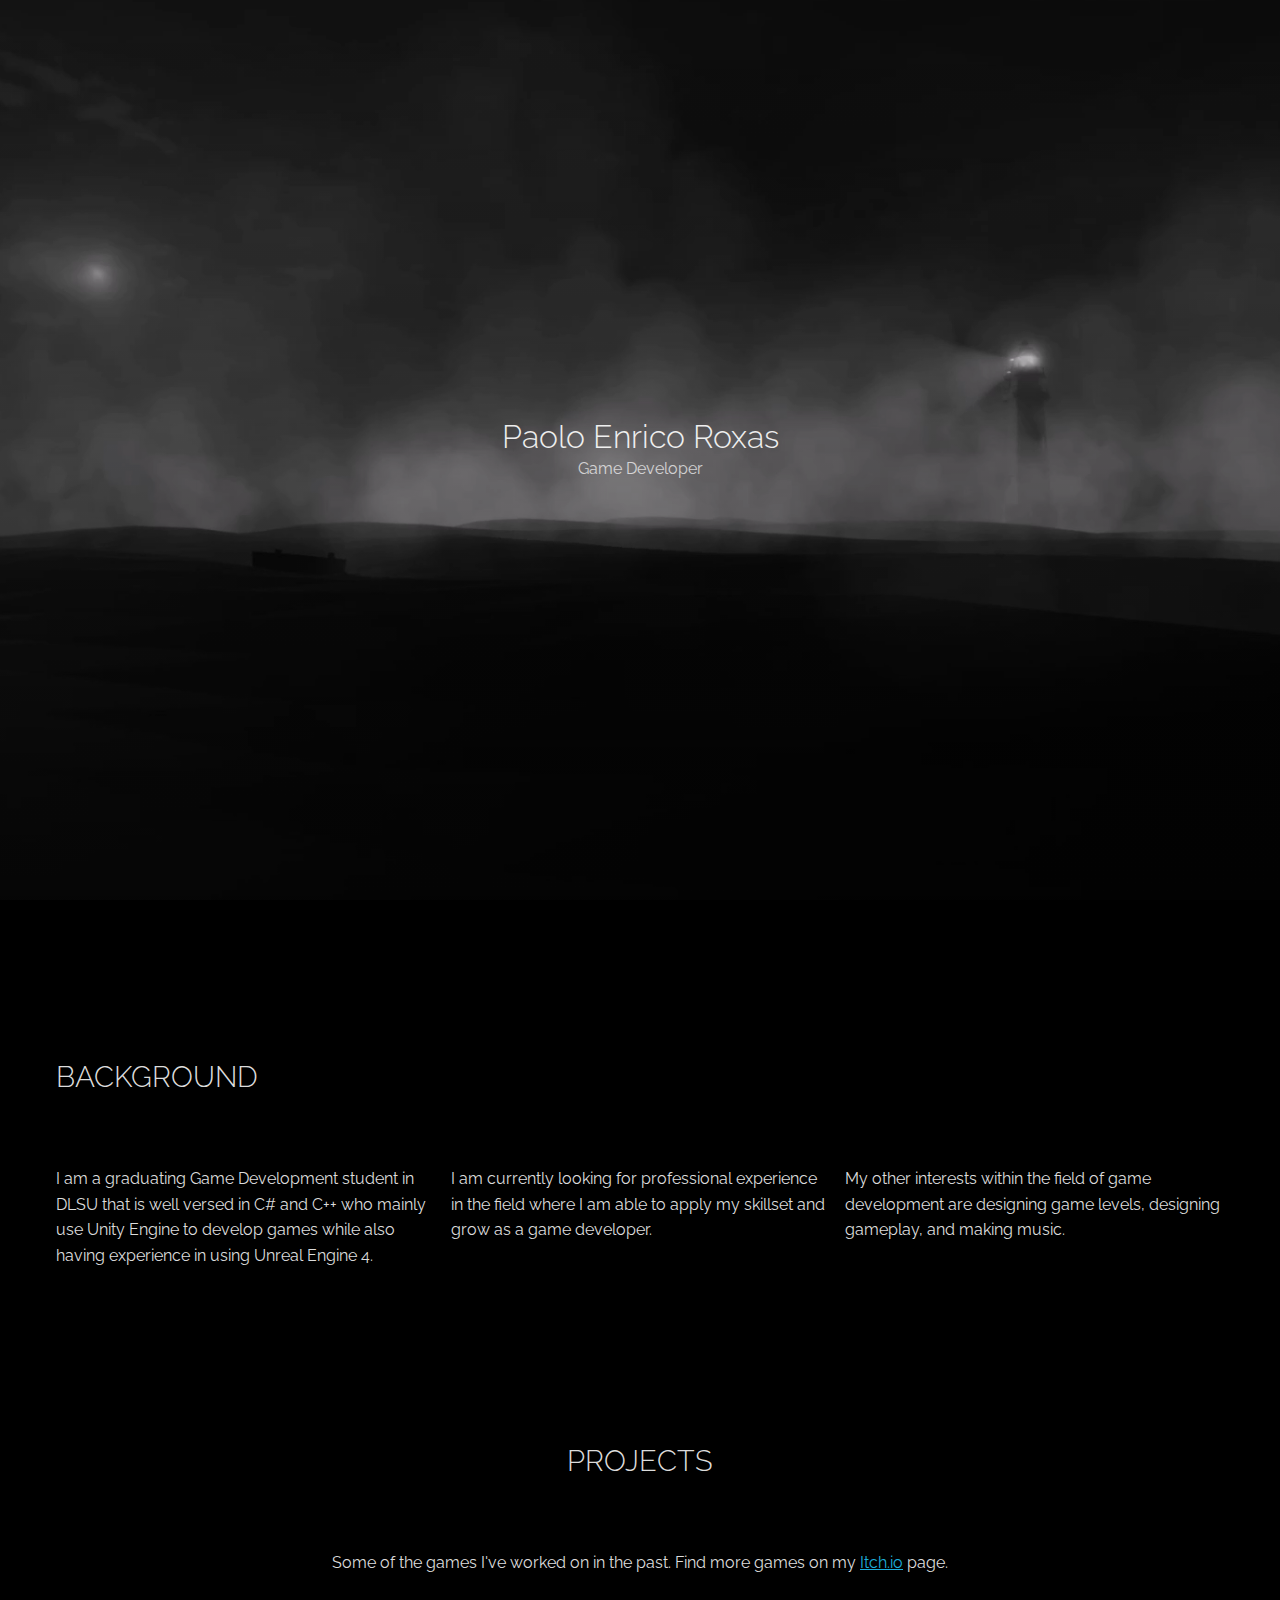
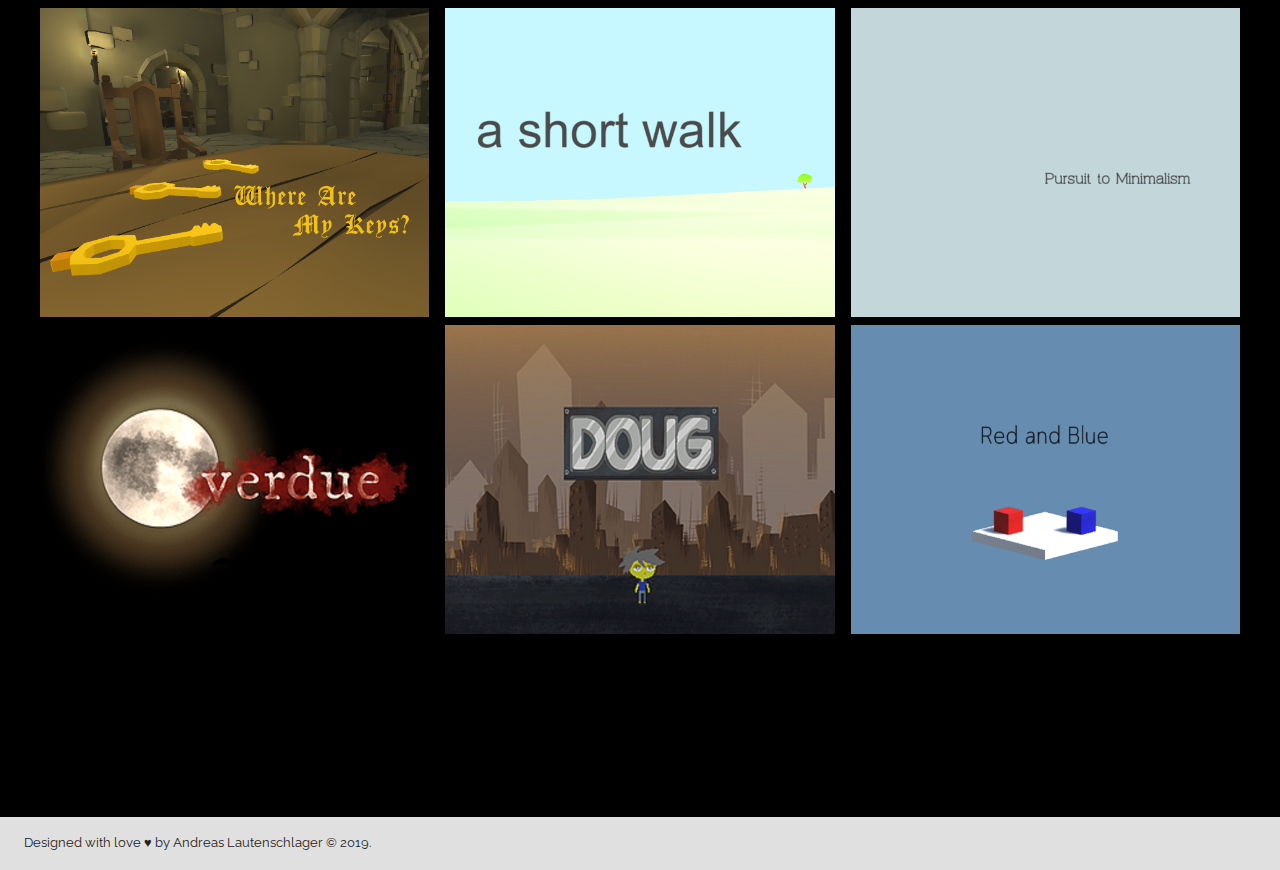
==== commit a85cd788: "Update index.html" ====
--- a/index.html
+++ b/index.html
@@ -1,11 +1,11 @@
 <!DOCTYPE html>
 <html lang="de-DE" prefix="og: http://ogp.me/ns#">
-    <title>Paolo Enrico Roxas | Game Developer</title>
+    <title>Paolo Enrico Roxas</title>
     <meta charset="UTF-8">
     <meta property="og:type" content="website">
     <meta property="og:url" content="https://randompaks.github.io/">
-    <meta property="og:title" content="Paolo Enrico Roxas | Game Developer">
-    <meta property="og:description" content="Portfolio of Paolo Enrico Roxas">
+    <meta property="og:title" content="Paolo Enrico Roxas">
+    <meta property="og:description" content="Portfolio of Game Developer Paolo Enrico Roxas">
     <meta property="og:image" content="https://raw.githubusercontent.com/RandomPaks/randompaks.github.io/main/img/Dark%20Sea.png">
 
     <link rel="author" href="https://lautenschlager.de" />
@@ -22,7 +22,7 @@
             <nav class="end-xs">
                 <ul>
                     <li><a href="#background">Background</a></li>
-                    <li><a href="#portfolio">Portfolio</a></li>
+                    <li><a href="#projects">Projects</a></li>
                 </ul>
             </nav>
         </div>
@@ -36,7 +36,7 @@
 </header>
 <div class="wrapper">
     <main>
-        <section class="intro" id="background">
+        <section class="background" id="background">
             <div class="container">
                 <div class="row">
                     <div class="col-md">
@@ -56,12 +56,12 @@
                 </div>
             </div>
         </section>
-        <section class="portfolio" id="portfolio">
+        <section class="projects" id="projects">
             <div class="container">
                 <div class="row center-xs">
                     <div class="col-md">
-                        <h2 class="section-title">Portfolio</h2>
-                        <p class="highlight">Some of the games I've worked on. Find more games on my <a href="https://paksuuu.itch.io">Itch.io</a> page.</p>
+                        <h2 class="section-title">Projects</h2>
+                        <p class="highlight">Some of the games I've worked on in the past. Find more games on my <a href="https://paksuuu.itch.io">Itch.io</a> page.</p>
                         
                     </div>
                 </div>
@@ -74,7 +74,10 @@
                             <img src="img/Where Are My Keys.PNG">
                             <div class="hover-inner-box">
                                 <div class="hover-content">
-                                    <p>A funny physics based game that forces you to rummage around your home in search of 3 keys. Developed in 48 hours for INDIE Game Jam where the theme was "Lost and Found". Nominated in Best Gameplay GDAP Game On 2021. Programmed and designed by me.</p>
+                                    <p>A funny physics based game that forces you to rummage around your home in search of 3 keys.</p>
+                                    <p>Developed in 48 hours for INDIE Game Jam where the theme was "Lost and Found".</p> 
+                                    <p>Nominated in Best Gameplay GDAP Game On 2021.</p>
+                                    <p>Programmed and designed by me.</p>
                                 </div>
                             </div>
                             </a>
@@ -86,7 +89,9 @@
                             <img src="img/a short walk.png">
                             <div class="hover-inner-box">
                                 <div class="hover-content">
-                                    <p>A short horror game where you traverse levels through file editing. Developed in 72 hours as a personal project. Programmed and designed by me.</p>
+                                    <p>A short horror game where you traverse levels through file editing.</p>
+                                    <p>Developed in 72 hours as a personal project.</p>
+                                    <p>Programmed and designed by me.</p>
                                 </div>
                             </div>
                             </a>
@@ -98,7 +103,9 @@
                             <img src="img/Pursuit to Minimalism.PNG">
                             <div class="hover-inner-box">
                                 <div class="hover-content">
-                                    <p>A low poly isometric game in which your task is to achieve minimalism by throwing everything out of the room. Developed in 48 hours for INDIE Game Jam where the theme was "Minimalism". Programmed and designed by me.</p>
+                                    <p>A low poly isometric game in which your task is to achieve minimalism by throwing everything out of the room.</p>
+                                    <p>Developed in 48 hours for INDIE Game Jam where the theme was "Minimalism".</p>
+                                    <p>Programmed and designed by me.</p>
                                 </div>
                             </div>
                             </a>
@@ -112,7 +119,9 @@
                             <img src="img/overdue.png">
                             <div class="hover-inner-box">
                                 <div class="hover-content">
-                                    <p>A survival horror game that takes place within a school where you uncover the truth behind the myserious deaths of students. Developed for 1 year for a school project. Contributed in programming and design.</p>
+                                    <p>A survival horror game that takes place within a school where you uncover the truth behind the myserious deaths of students.</p>
+                                    <p>Developed for 1 year for a school project.</p>
+                                    <p>Contributed in programming and design.</p>
                                 </div>
                             </div>
                             </a>
@@ -124,7 +133,9 @@
                             <img src="img/Doug.png">
                             <div class="hover-inner-box">
                                 <div class="hover-content">
-                                    <p>A 2D platformer where you play as Doug whose goal is to go home before the timer runs out. Developed in 48 hours for INDIE Game Jam where the theme was "What Home Means to You". Contributed in programming and design. </p>
+                                    <p>A 2D platformer where you play as Doug whose goal is to go home before the timer runs out.</p>
+                                    <p>Developed in 48 hours for INDIE Game Jam where the theme was "What Home Means to You".</p>
+                                    <p>Contributed in programming and design.</p>
                                 </div>
                             </div>
                             </a>
@@ -136,7 +147,9 @@
                             <img src="img/Red and Blue.PNG">
                             <div class="hover-inner-box">
                                 <div class="hover-content">
-                                    <p>A difficult 3D isometric platformer that tasks you in beating different levels by attaching, escorting, and detaching other cubes. Developed in 48 hours for GMTK Game Jam 2021 where the theme was "Joined Together". Programmed and designed by me.</p>
+                                    <p>A difficult 3D isometric platformer that tasks you in beating different levels by attaching, escorting, and detaching other cubes.</p>
+                                    <p>Developed in 48 hours for GMTK Game Jam 2021 where the theme was "Joined Together".</p>
+                                    <p>Programmed and designed by me.</p>
                                 </div>
                             </div>
                             </a>
--- a/css/theme.css
+++ b/css/theme.css
@@ -224,7 +224,7 @@
 
 .hover-outer-box:hover .hover-inner-box {
 	opacity: .9;
-	transition: opacity .5s;
+	transition: opacity .25s;
 }
 
 .hover-outer-box .hover-inner-box .hover-content{
@@ -422,4 +422,4 @@
 .fade-in {
 	-webkit-animation: fade-in 1.2s cubic-bezier(0.390, 0.575, 0.565, 1.000) both;
 	animation: fade-in 1.2s cubic-bezier(0.390, 0.575, 0.565, 1.000) both;
-}+}
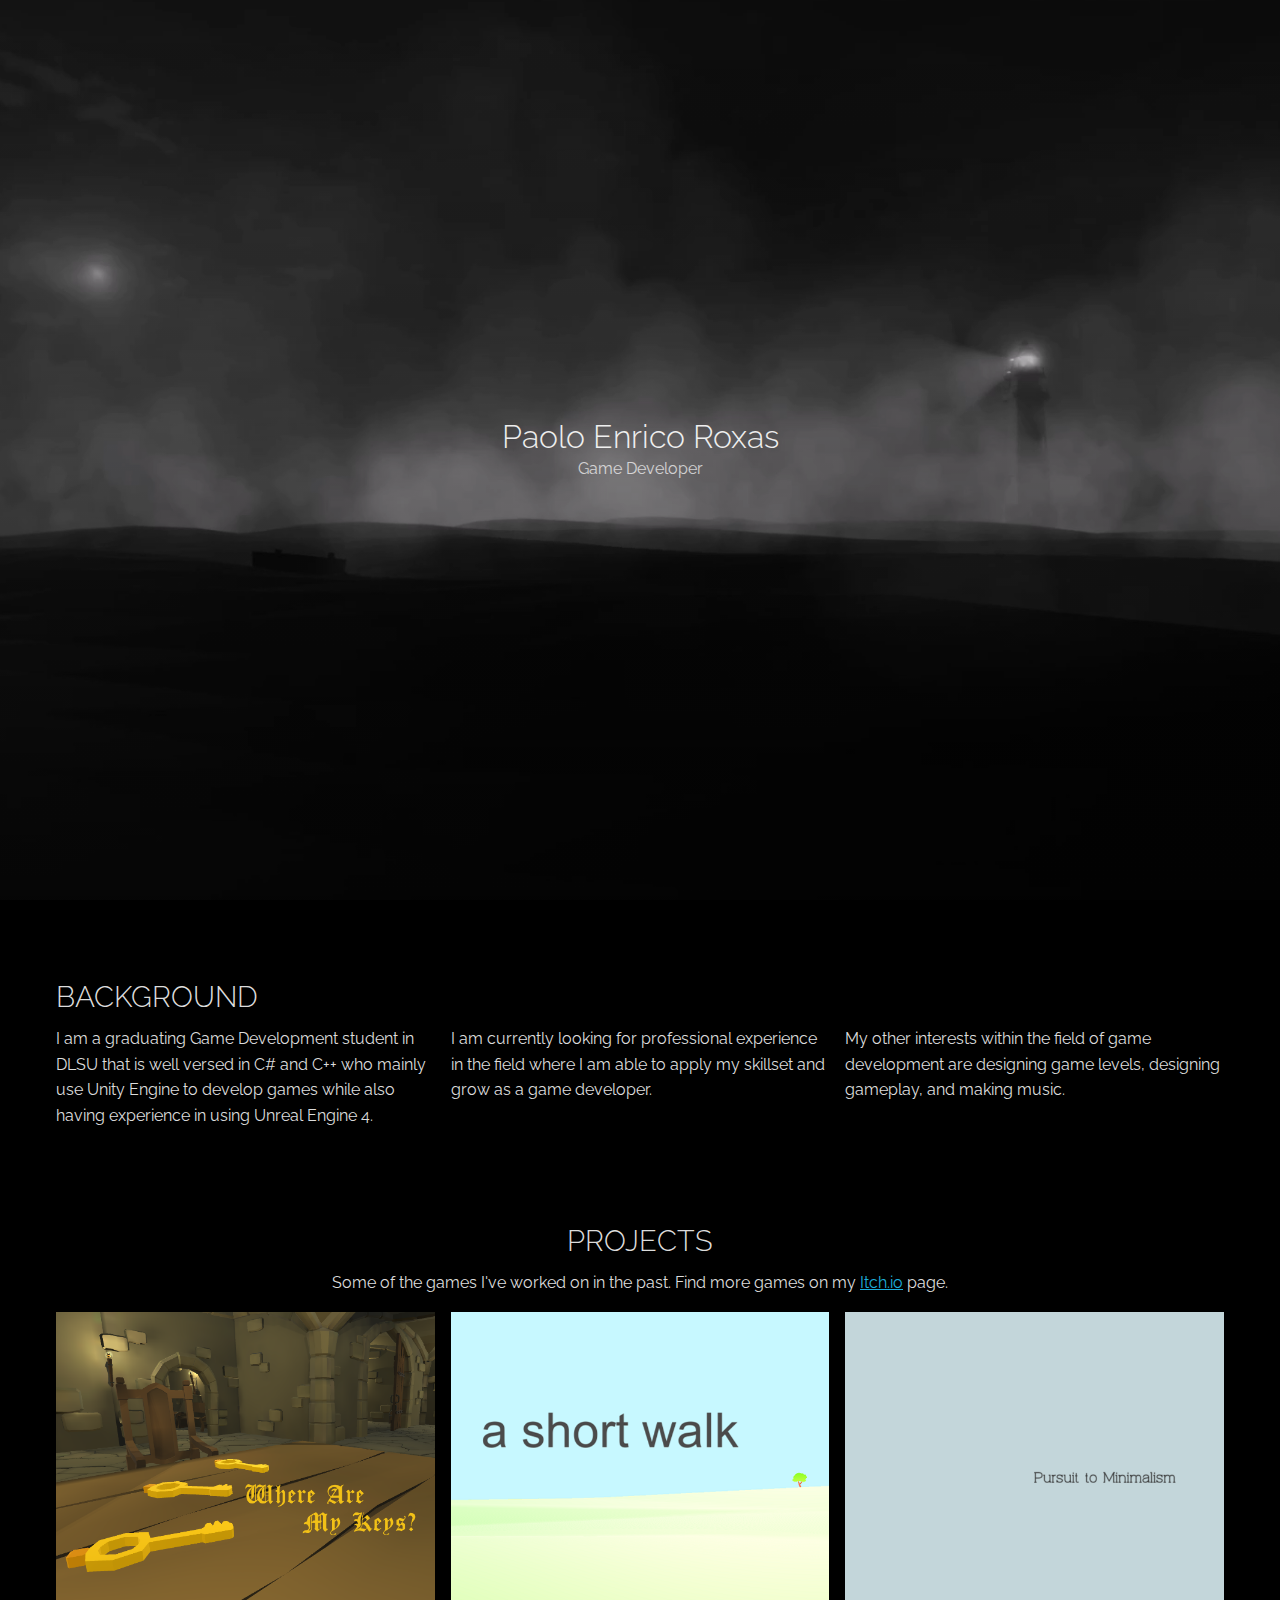
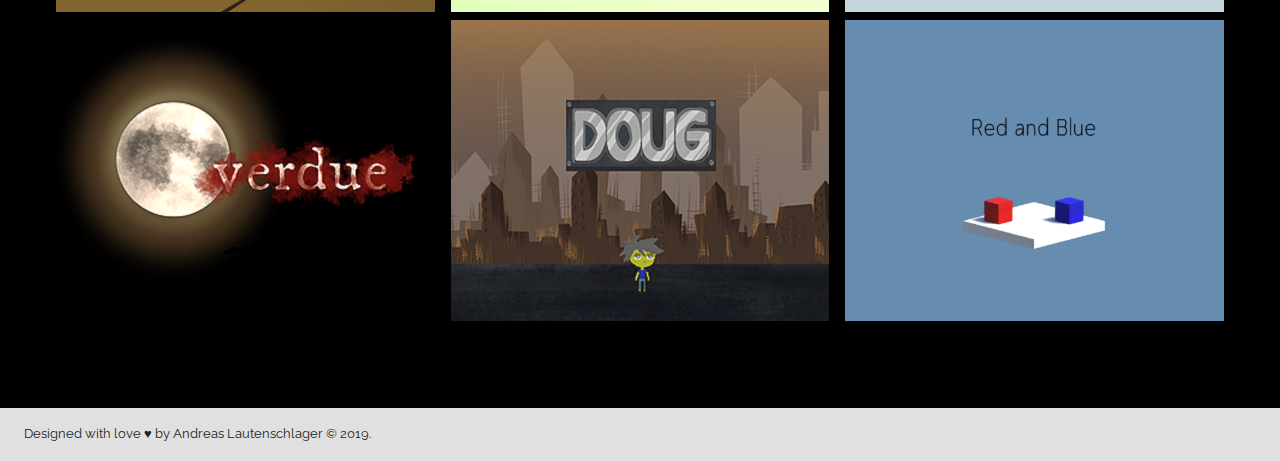
==== commit a61814b3: "Update index.html" ====
--- a/index.html
+++ b/index.html
@@ -26,8 +26,7 @@
                 </ul>
             </nav>
         </div>
-        <div class="hero flex middle-xs" style="background-image: linear-gradient(rgba(0, 0, 0, 0), rgba(0, 0, 0, 0.5)), url('img/Dark Sea.png');
-    }">
+        <div class="hero flex middle-xs" style="background-image: linear-gradient(rgba(0, 0, 0, 0), rgba(0, 0, 0, 0.5)), url('img/Dark Sea.png');">
     <div class="hero-text">
         <h1>Paolo Enrico Roxas</h1>
         <p>Game Developer</p>
@@ -67,7 +66,7 @@
                 </div>
             </div>
             <div class="padding-small">
-                <div class="row margin-bottom-small">
+                <div class="row center-xs margin-bottom-small">
                     <div class="col-md-4">
                         <div class="hover-outer-box">
                             <a href="https://paksuuu.itch.io/where-are-my-keys">
@@ -112,7 +111,7 @@
                         </div>
                     </div>
                 </div>
-                <div class="row margin-bottom-small">
+                <div class="row center-xs margin-bottom-small">
                     <div class="col-md-4">
                         <div class="hover-outer-box">
                             <a href="https://claw.itch.io/overdue">
--- a/css/theme.css
+++ b/css/theme.css
@@ -37,7 +37,7 @@
 
 
 p {
-	margin-top: 0; 
+	margin-top: 0;
 }
 
 
@@ -56,7 +56,7 @@
 }
 
 section {
-	margin: 10rem auto;
+	margin: 5rem auto;
 }
 
 button {
@@ -101,7 +101,10 @@
 }
 
 .padding-small {
-	padding: 1rem;
+	padding-top: 0rem;
+	padding-bottom: 0rem;
+	padding-left: 2rem;
+	padding-right: 2rem;
 }
 
 hr {
@@ -110,7 +113,7 @@
 }
 
 .section-title {
-	margin-bottom: 70px;
+	margin-bottom: 10px;
 	text-transform: uppercase;
 	color: gainsboro;
 }
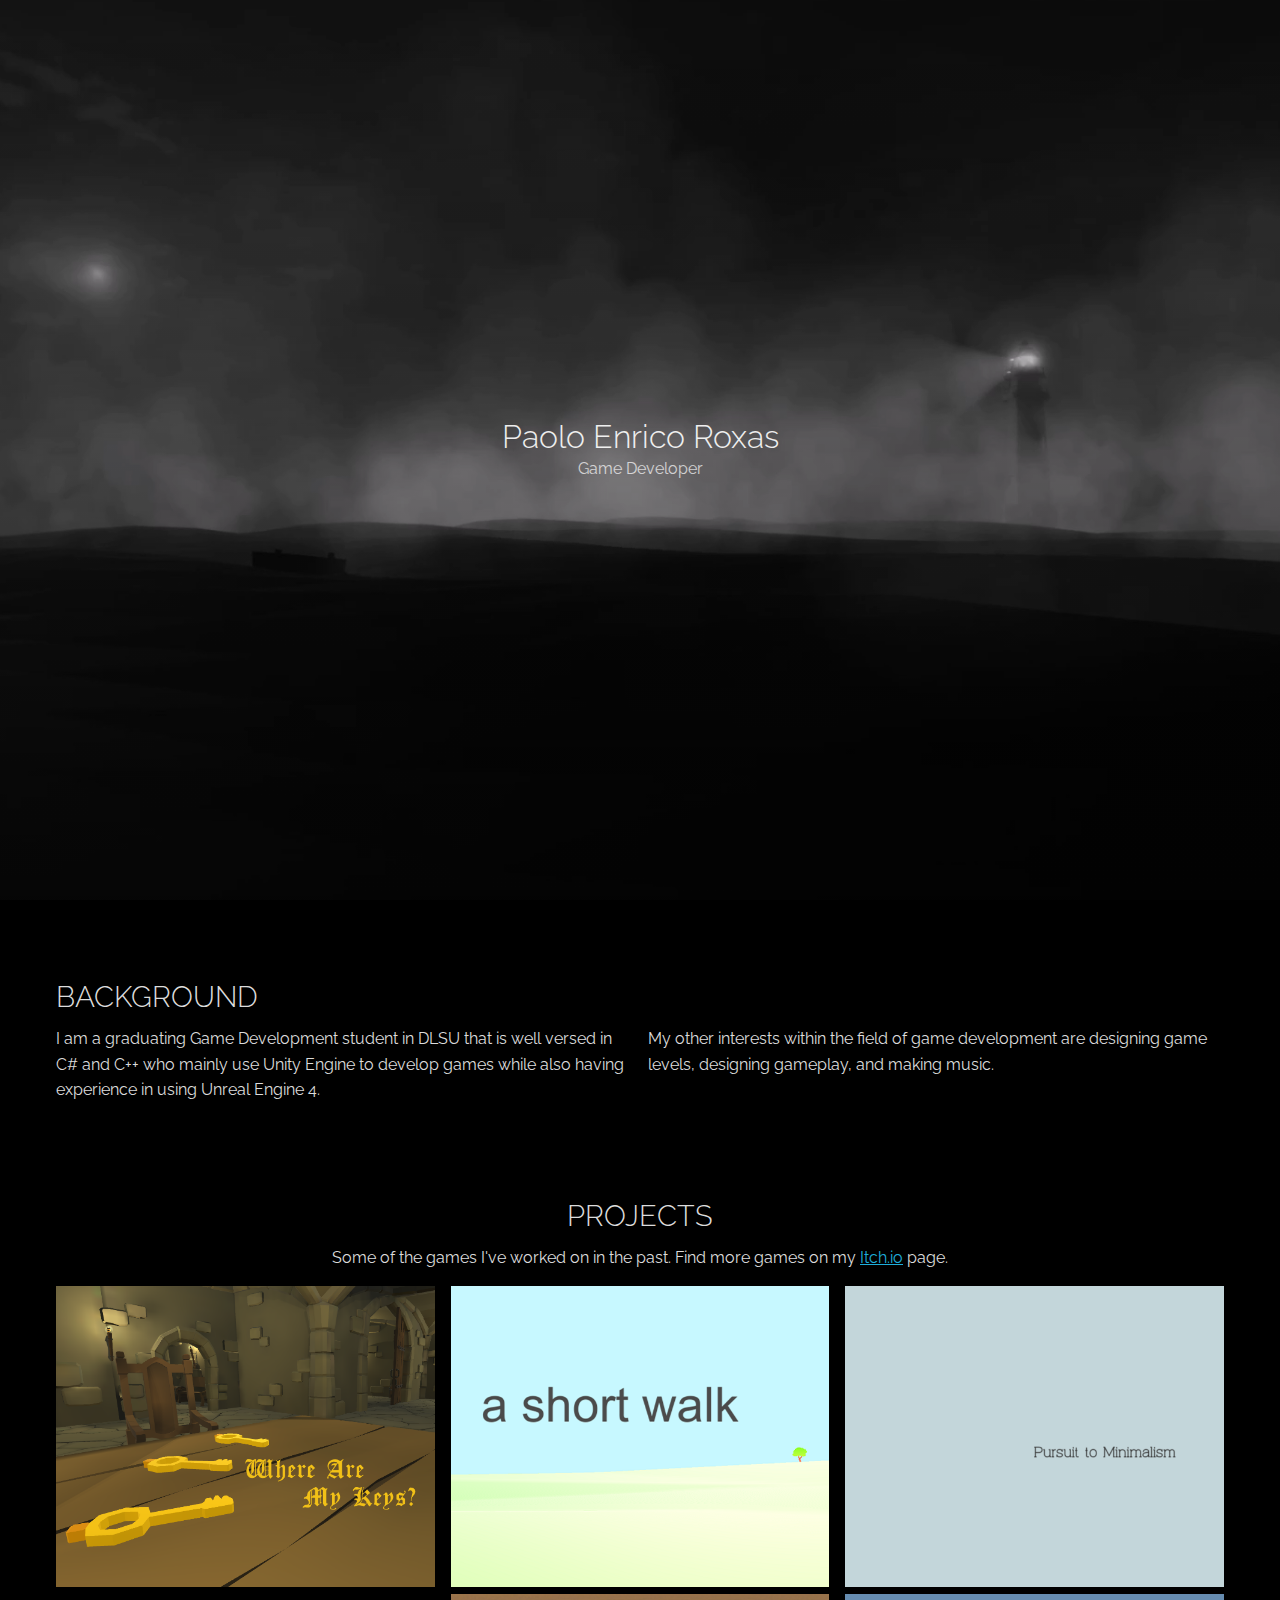
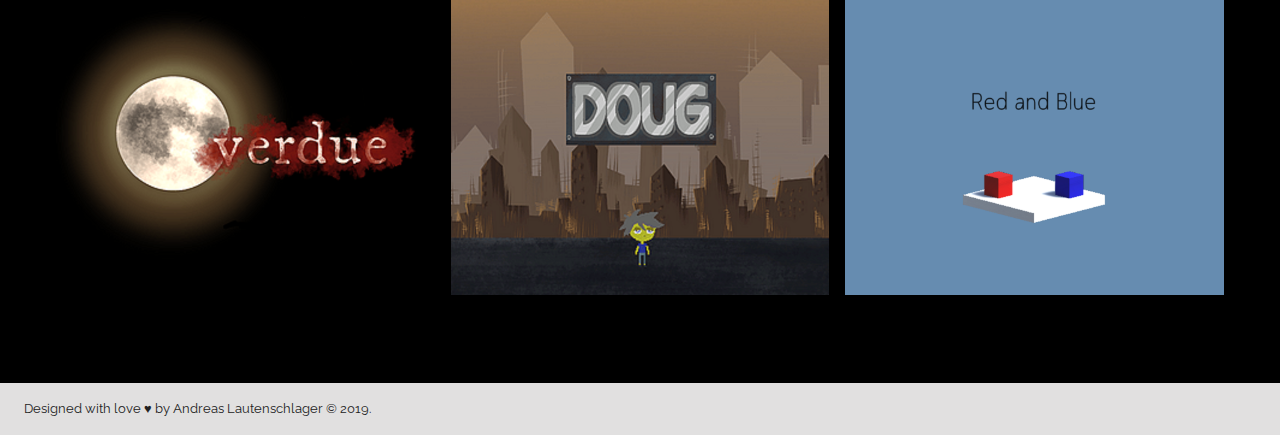
==== commit d0148cd1: "Update index.html" ====
--- a/index.html
+++ b/index.html
@@ -45,9 +45,6 @@
                 <div class="row margin-bottom ">
                     <div class="col-md">
                         <p class="highlight">I am a graduating Game Development student in DLSU that is well versed in C# and C++ who mainly use Unity Engine to develop games while also having experience in using Unreal Engine 4.</p>
-                    </div>
-                    <div class="col-md">
-                        <p class="highlight">I am currently looking for professional experience in the field where I am able to apply my skillset and grow as a game developer.</p>
                     </div>
                     <div class="col-md">
                         <p class="highlight">My other interests within the field of game development are designing game levels, designing gameplay, and making music.</p>
